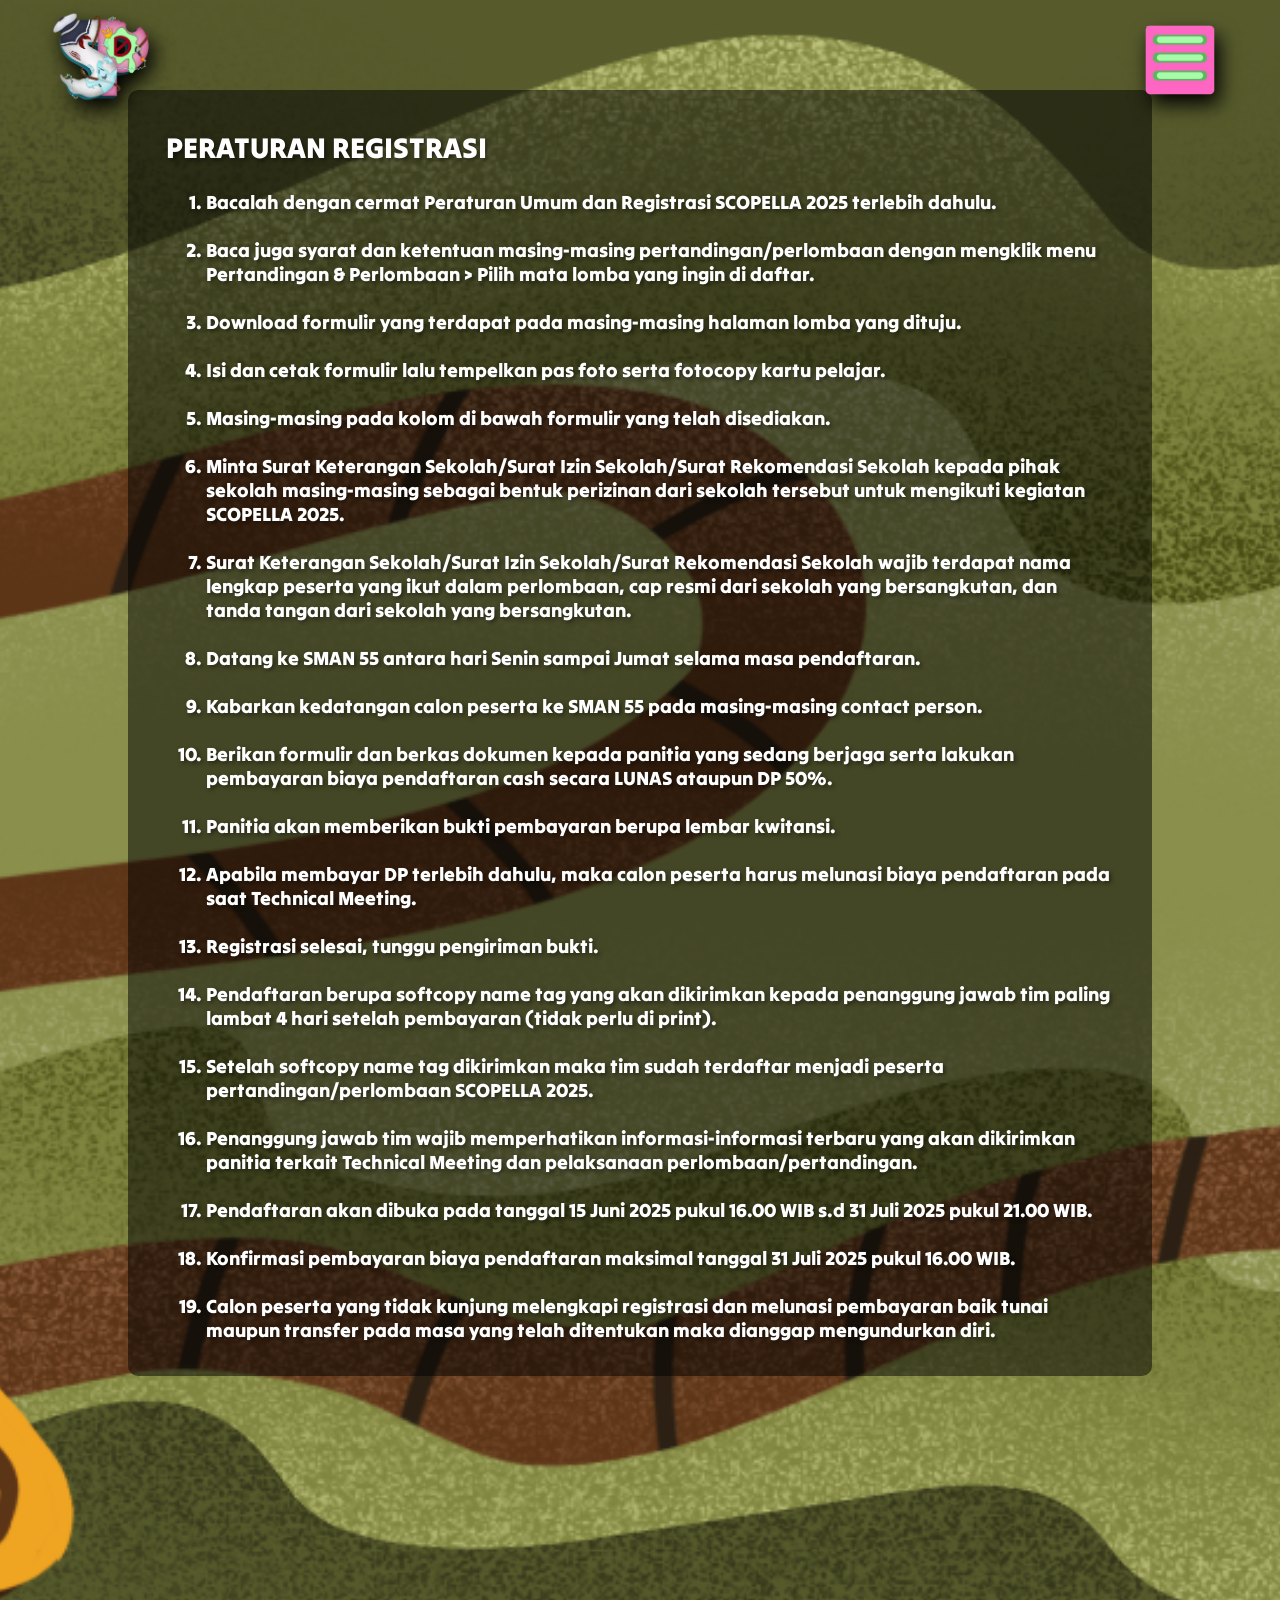
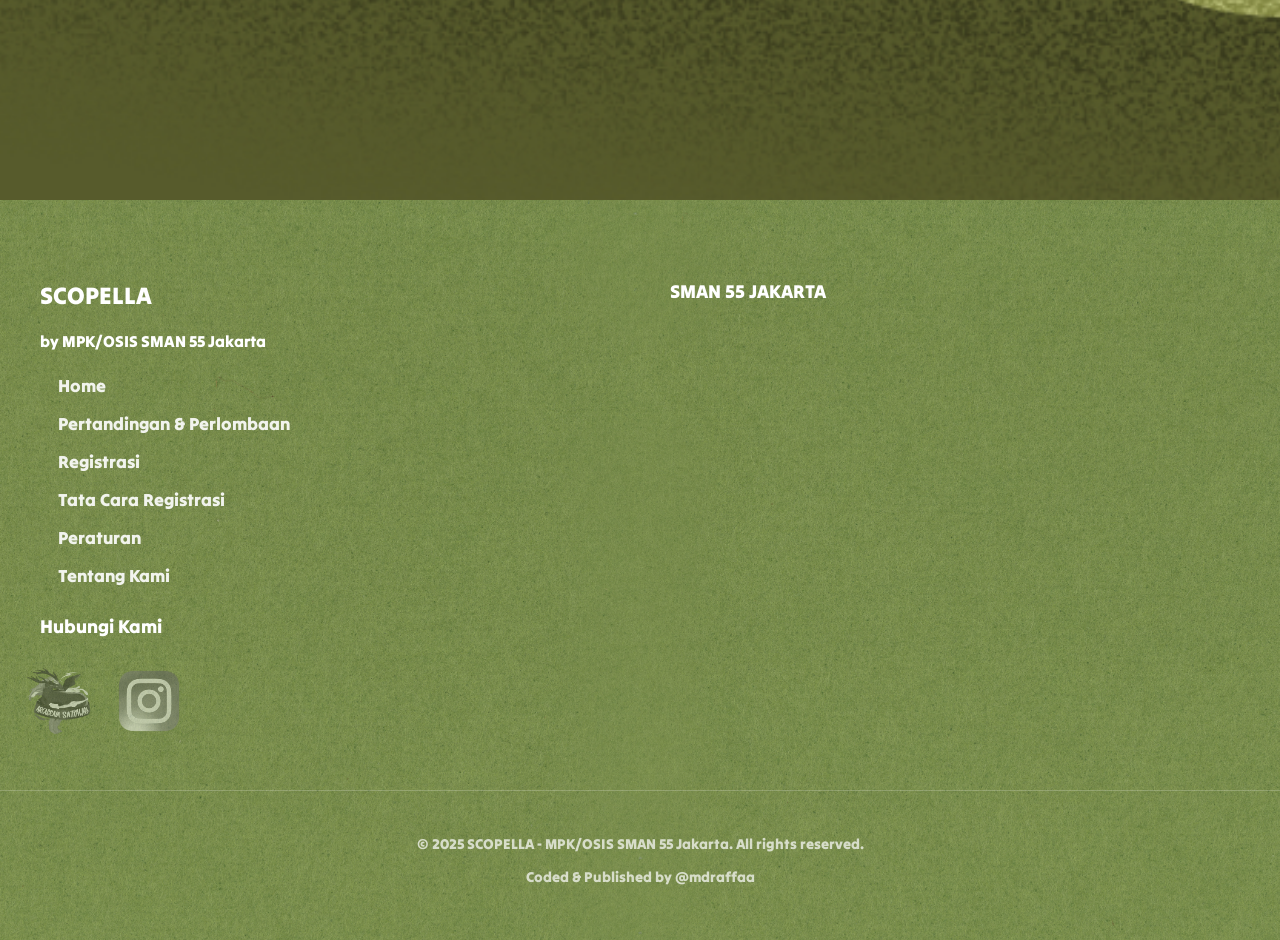
==== Website SCP SF 25/tatacara/pendaftaran-offline.html @ 1f7a027e "Add files via upload" ====
<!DOCTYPE html>
<html lang="en">
<head>
    <meta charset="UTF-8">
    <meta name="viewport" content="width=device-width, initial-scale=1.0">
    <title>SCOPELLA 2025</title>
    <link rel="icon" href="/background/SCP LOGO TRANS.png">
    <link rel="stylesheet" href="pendaftaran-online.css">
    <link rel="preconnect" href="https://fonts.googleapis.com">
    <link rel="preconnect" href="https://fonts.gstatic.com" crossorigin>
    <link href="https://fonts.googleapis.com/css2?family=Tilt+Warp&display=swap" rel="stylesheet">
</head>
<body>
    <div class="containeratas">
    <nav class="followingNav">
        <a class='jiangatas' href="/"><img src="bg/SCP LOGO TRANS.png"></a>
        <img class="jiang" src="bg/Untitled_design__5_-removebg-preview.png">
    </nav>
    </div>

    <div class="info-nav" id="infoNav">
        <a href="/../index.html#" class="info-button">Home</a>
        <a href="/../index.html#mataLomba" class="info-button">Pertandingan & Perlombaan</a>
        <a href="/../index.html#gelombangPend" class="info-button">Registrasi</a>
        <a href="/../tatacara/tatacara.html" class="info-button">Tata Cara Registrasi</a>
        <a href="/../peraturan/peraturan.html" class="info-button">Peraturan</a>
        <a href="/../tentangkami/tentang-kami.html" class="info-button">Tentang Kami</a>
        <img class="close" src="/../background/Untitled_design__2_-removebg-preview.png" alt="Close Menu" id="closeButton">
    </div>
    
    <section class="satuAja">
    <div class="semuanya">  
            <div class="SMAN55">
                <h1>PERATURAN REGISTRASI</h1>
                <ol type="1">
                    <li>Bacalah dengan cermat Peraturan Umum dan Registrasi SCOPELLA 2025 terlebih dahulu.</li><br>
                    <li>Baca juga syarat dan ketentuan masing-masing pertandingan/perlombaan dengan mengklik menu Pertandingan & Perlombaan > Pilih mata lomba yang ingin di daftar.</li><br>
                    <li>Download formulir yang terdapat pada masing-masing halaman lomba yang dituju.</li><br>
                    <li>Isi dan cetak formulir lalu tempelkan pas foto serta fotocopy kartu pelajar.</li><br>
                    <li>Masing-masing pada kolom di bawah formulir yang telah disediakan.</li><br>
                    <li>Minta Surat Keterangan Sekolah/Surat Izin Sekolah/Surat Rekomendasi Sekolah kepada pihak sekolah masing-masing sebagai bentuk perizinan dari sekolah tersebut untuk mengikuti kegiatan SCOPELLA 2025.</li><br>
                    <li>Surat Keterangan Sekolah/Surat Izin Sekolah/Surat Rekomendasi Sekolah wajib terdapat nama lengkap peserta yang ikut dalam perlombaan, cap resmi dari sekolah yang bersangkutan, dan tanda tangan dari sekolah yang bersangkutan.</li><br>
                    <li>Datang ke SMAN 55 antara hari Senin sampai Jumat selama masa pendaftaran.</li><br>
                    <li>Kabarkan kedatangan calon peserta ke SMAN 55 pada masing-masing contact person.</li><br>
                    <li>Berikan formulir dan berkas dokumen kepada panitia yang sedang berjaga serta lakukan pembayaran biaya pendaftaran cash secara LUNAS ataupun DP 50%.</li><br>
                    <li>Panitia akan memberikan bukti pembayaran berupa lembar kwitansi.</li><br>
                    <li>Apabila membayar DP terlebih dahulu, maka calon peserta harus melunasi biaya pendaftaran pada saat Technical Meeting.</li><br>
                    <li>Registrasi selesai, tunggu pengiriman bukti.</li><br>
                    <li>Pendaftaran berupa softcopy name tag yang akan dikirimkan kepada penanggung jawab tim paling lambat 4 hari setelah pembayaran (tidak perlu di print).</li><br>
                    <li>Setelah softcopy name tag dikirimkan maka tim sudah terdaftar menjadi peserta pertandingan/perlombaan SCOPELLA 2025.</li><br>
                    <li>Penanggung jawab tim wajib memperhatikan informasi-informasi terbaru yang akan dikirimkan panitia terkait Technical Meeting dan pelaksanaan perlombaan/pertandingan.</li><br>
                    <li>Pendaftaran akan dibuka pada tanggal 15 Juni 2025 pukul 16.00 WIB s.d 31 Juli 2025 pukul 21.00 WIB.</li><br>
                    <li>Konfirmasi pembayaran biaya pendaftaran maksimal tanggal 31 Juli 2025 pukul 16.00 WIB.</li><br>
                    <li>Calon peserta yang tidak kunjung melengkapi registrasi dan melunasi pembayaran baik tunai maupun transfer pada masa yang telah ditentukan maka dianggap mengundurkan diri.</li>
                </ol>
            </div>
    </section>

    <footer class="footer">
    <div class="footer-container">
        <div class="footer-left">
            <div class="footer-logo-section">
                <div class="footer-logo-text">
                    <h2 class="footer-logo-title">SCOPELLA</h2>
                    <p class="footer-logo-subtitle">by MPK/OSIS SMAN 55 Jakarta</p>
                </div>
            </div>

            <nav class="footer-nav">
                <a href="/../index.html#" class="info-button1">Home</a>
                <a href="/../index.html#mataLomba" class="info-button1">Pertandingan & Perlombaan</a>
                <a href="/../index.html#gelombangPend" class="info-button1">Registrasi</a>
                <a href="/../tatacara/tatacara.html" class="info-button1">Tata Cara Registrasi</a>
                <a href="/../peraturan/peraturan.html" class="info-button1">Peraturan</a>
                <a href="/../tentangkami/tentang-kami.html" class="info-button1">Tentang Kami</a>
            </nav>      
            
            <div class="footer-contact-section">
                <h3 class="footer-contact-title">Hubungi Kami</h3>
            </div>
            <div class="footer-social">
                <a href="https://www.instagram.com/mpkosis55/?hl=en" target="_blank" rel="noopener">
                <img class="ASR" src="bg/LOGO ASR TRANS.png" alt="ASR">
                </a>
                <a href="https://www.instagram.com/scopella_2025/" target="_blank" rel="noopener">
                <img class="IG" src="bg/Instagram-Logo.wine1.png" alt="IG">
                </a>
            </div>
        </div>
        
        <div class="footer-right">
            <div class="footer-school-info">
                <h3 class="footer-school-title">SMAN 55 JAKARTA</h3>
            </div>
            
            <div class="footer-map-container">
                <iframe 
                    class="footer-map-iframe"
                    src="https://www.google.com/maps/embed?pb=!1m18!1m12!1m3!1d3966.0632453718467!2d106.8365790749906!3d-6.25539859373309!2m3!1f0!2f0!3f0!3m2!1i1024!2i768!4f13.1!3m3!1m2!1s0x2e69f3caf8f1ad59%3A0x5f38465f6461df9d!2sSenior%20High%20School%20State%2055%20of%20Jakarta!5e0!3m2!1sen!2sid!4v1710622530062!5m2!1sen!2sid"
                    allowfullscreen=""
                    loading="lazy"
                    referrerpolicy="no-referrer-when-downgrade"
                    title="Lokasi SMAN 55 Jakarta">
                </iframe>
            </div>
        </div>
    </div>
    
    <div class="footer-bottom">
        <p>&copy; 2025 SCOPELLA - MPK/OSIS SMAN 55 Jakarta. All rights reserved.</p>
        <p>Coded & Published by @mdraffaa</p>
    <script src="tatacara.js"></script>
    </div>
---- Website SCP SF 25/tatacara/pendaftaran-online.css ----
body, html {
    font-family: 'Tilt Warp';
    margin: 0;
    padding: 0;
    scroll-behavior: smooth;
    overflow-x: hidden;
}

.followingNav {
    position: fixed;
    top: 20px;
    left: 0;
    height: 80px; 
    width: 100%;
    padding: 0 50px;
    background: none;
    filter: drop-shadow(5px 10px 10px rgb(0, 0, 0));
    z-index: 1000; 
    display: flex;
    justify-content: space-between;
    align-items: center;;
    box-sizing: border-box;
}

.info-nav {
    position: fixed;
    display: flex;
    flex-direction: column;
    top: 0;
    right: -100%;
    width: 100vw;
    max-width: 400px;
    height: 100%;
    background-color: #f8f1e5;
    color: navy;
    transition: right 0.5s ease, opacity 1s ease;
    box-shadow: -5px 0 10px rgba(0, 0, 0, 0.2);
    padding: 90px 20px 20px 20px;
    z-index: 1000;
    opacity: 0;
    gap: 1rem;
}

nav img {
    width: 100px;
    cursor: pointer;
}

.containeratas {
    display: flex;
    flex-direction: column;
    justify-content: center;
}


.info-nav.active {
    right: 0;
    opacity: 1;
}

.info-nav .close {
    position: absolute;
    top: 18px;
    right: 18px;
    width: 64px;
    height: 64px;
    margin-bottom: 0;
    cursor: pointer;
    filter: invert(1);
    z-index: 1001;
}

.info-nav .info-button {
    color: navy;
    text-decoration: none;
    padding: 12px 20px;
    font-size: 18px;
    background: none;
    border: none;
    box-shadow: none;
    margin: 0;
    border-radius: 12px;
    display: block;
    width: 100%;
    text-align: left;
    position: relative;
    overflow: hidden;
    transition: color 0.3s, background 0.3s;
}


.info-nav .info-button::after {
    content: "";
    display: block;
    position: absolute;
    left: 0; bottom: 0;
    width: 0;
    height: 3px;
    background: linear-gradient(90deg, #f39c12, #e67e22);
    transition: width 0.3s cubic-bezier(.4,2,.6,1);
    border-radius: 2px;
}

.info-nav .info-button:hover {
    color: #fff;
    background: linear-gradient(90deg, #f39c12 60%, #e67e22 100%);
    box-shadow: 0 4px 16px rgba(243, 156, 18, 0.15);
    border-radius: 18px;         
    padding-left: 28px;          
    padding-right: 28px;         
    transition: color 0.3s, background 0.3s, border-radius 0.3s, padding 0.3s;
}

.info-nav .info-button:hover::after {
    width: 100%;
}

.close {
    position: absolute;
    top: 10px;
    right: 0;
    width: 100px;
    cursor: pointer;
    z-index: 1000;
}

.nav-menu a {
    color: navy;
    text-decoration: none;
    padding: 10px 0;
    font-size: 18px;
}

.nav-menu a:hover {
    text-decoration: underline;
}


.satuAja {
    background: url(bg/IMG_5908.PNG);
    background-size: cover;
    min-height: 200vh;
    background-position: center;
    display: flex;
    flex-direction: column;
    align-items: center;
}

.semuanya {
    max-width: 80vw;

}



.SMAN55 {
    margin-top: 7vw;
    color: white;
    font-size: 1.2rem;
    text-shadow: 2px 2px 4px rgba(0, 0, 0, 0.5);
    background: rgba(0, 0, 0, 0.5);
    border-radius: 10px;
    padding: 0.8em 2em;
    margin-bottom: 2vw;
}

.SCOPELLA25 {
    margin-top: 1vw;
    color: white;
    font-size: 1.2rem;
    text-shadow: 2px 2px 4px rgba(0, 0, 0, 0.5);
    background: rgba(0, 0, 0, 0.5);
    border-radius: 10px;
    padding: 0.8em 2em;
}

.TEMASCP {
    margin-top: 1vw;
    background: #e9d8c3;
    border: #8d6748 6px solid;
    color: #4b2e19;
    border-radius: 12px;
    padding: 16px 24px;
    margin-bottom: 18px;
    text-align: center;
    font-size: 1.3rem;
}

.TEMASCP2 {
    background: #e9d8c3;
    border: #8d6748 6px solid;
    color: #4b2e19;
    border-radius: 12px;
    padding: 16px 24px;
    margin-bottom: 18px;
    text-align: center;
    font-size: 1.3rem;
}

.PenOl {
    margin-top: 1vw;
    color: #4b2e19;
    font-size: 1.6rem;
    text-shadow: 2px 2px 4px rgba(0, 0, 0, 0.5);
    border-radius: 10px;
    text-align: center;
    padding: 0.2vw 0;
}

.PenOff {
    margin-top: 1vw;
    color: #4b2e19;
    font-size: 1.6rem;
    text-shadow: 2px 2px 4px rgba(0, 0, 0, 0.5);
    border-radius: 10px;
    text-align: center;
    padding: 0.2vw 0;
}

.footer {
            background: url(bg/design-space-paper-textured-background.jpg) center/cover;
            padding: 60px 0 40px;
            color: white;
        }

        .footer-container {
            max-width: 1200px;
            margin: 0 auto;
            padding: 0 20px;
            display: grid;
            grid-template-columns: 1fr 1fr;
            gap: 60px;
            align-items: start;
        }

        .footer-left {
            display: flex;
            flex-direction: column;
        }

        .logo-section {
            display: flex;
            align-items: center;
            margin-bottom: 30px;
        }

        .logo {
            width: 80px;
            height: 80px;
            border-radius: 50%;
            display: flex;
            align-items: center;
            justify-content: center;
            font-size: 2rem;
            font-weight: bold;
            color: white;
            margin-right: 20px;
        }

        .logo-text {
            display: flex;
            flex-direction: column;
        }

        .logo-title {
            font-size: 2.5rem;
            font-weight: bold;
            color: white;
            text-shadow: 2px 2px 4px rgba(0, 0, 0, 0.3);
            margin-bottom: 5px;
        }

        .logo-subtitle {
            font-size: 1rem;
            color: rgba(255, 255, 255, 0.8);
            font-style: italic;
        }

.info-button1 {
    font-size: 1.1rem;
    color: rgba(255, 255, 255, 0.9);
    text-decoration: none;
    transition: all 0.3s ease; /* Transisi smooth untuk semua properti */
    padding: 8px 0;
    border-left: 3px solid transparent; /* Border transparan sebagai starting point */
    padding-left: 15px;
    display: block; /* Atau inline-block tergantung layout */
}

.info-button1:hover {
    color: #ffeb3b; /* Warna kuning saat hover */
    border-left-color: #ffeb3b; /* Border kiri berubah kuning */
    padding-left: 20px; /* Geser ke kanan 5px */
    text-shadow: 0 0 10px rgba(255, 235, 59, 0.3); /* Glow effect */
}

/* Alternative Hover Effect - Bottom Border Style */
.info-button1-alt {
    font-size: 1.1rem;
    color: rgba(255, 255, 255, 0.9);
    text-decoration: none;
    transition: all 0.3s ease;
    padding: 8px 15px;
    border-bottom: 2px solid transparent;
    position: relative;
}

.info-button1-alt:hover {
    color: #fa00c4;
    border-bottom-color: #fa00c4;
    transform: translateY(-2px); /* Naik sedikit */
}

/* Hover Effect dengan Background Slide */
.info-button1-slide {
    font-size: 1.1rem;
    color: rgba(255, 255, 255, 0.9);
    text-decoration: none;
    padding: 12px 20px;
    position: relative;
    overflow: hidden;
    transition: color 0.3s ease;
    border-radius: 5px;
}

.info-button1-slide::before {
    content: '';
    position: absolute;
    top: 0;
    left: -100%;
    width: 100%;
    height: 100%;
    background: linear-gradient(90deg, transparent, rgba(255, 235, 59, 0.1), transparent);
    transition: left 0.5s;
}

.info-button1-slide:hover::before {
    left: 100%; /* Slide dari kiri ke kanan */
}

.info-button1-slide:hover {
    color: #ffeb3b;
    background: rgba(255, 235, 59, 0.1);
}

/* Hover Effect dengan Scale dan Glow */
.info-button1-scale {
    font-size: 1.1rem;
    color: rgba(255, 255, 255, 0.9);
    text-decoration: none;
    padding: 10px 15px;
    transition: all 0.3s ease;
    border-radius: 8px;
}

.info-button1-scale:hover {
    color: #ffeb3b;
    transform: scale(1.05); /* Perbesar 5% */
    background: rgba(255, 235, 59, 0.1);
    box-shadow: 0 5px 15px rgba(255, 235, 59, 0.2);
}

/* Hover Effect dengan Underline Animation */
.info-button1-underline {
    font-size: 1.1rem;
    color: rgba(255, 255, 255, 0.9);
    text-decoration: none;
    padding: 8px 0;
    position: relative;
    transition: color 0.3s ease;
}

.info-button1-underline::after {
    content: '';
    position: absolute;
    width: 0;
    height: 2px;
    bottom: 0;
    left: 0;
    background-color: #ffeb3b;
    transition: width 0.3s ease;
}

.info-button1-underline:hover {
    color: #ffeb3b;
}

.info-button1-underline:hover::after {
    width: 100%; /* Underline mengembang dari 0 ke 100% */
}

/* Mobile Responsive Adjustments */
@media (max-width: 768px) {


    .info-button1 {
        border-left: none;
        border-bottom: 2px solid transparent;
        padding-left: 0;
        padding-bottom: 10px;
        text-align: center;
    }

    .info-button1:hover {
        border-left: none;
        border-bottom-color: #ffeb3b;
        padding-left: 0;
        transform: translateY(-2px);
    }
}

/* Logo Hover Effect */
.logo {
    transition: transform 0.6s ease;
}

.footer-left:hover .logo {
    transform: rotate(360deg);
}


.map-container {
    transition: all 0.3s ease;
}

.map-container:hover {
    transform: translateY(-5px);
    box-shadow: 0 20px 45px rgba(0, 0, 0, 0.4);
}

.map-iframe {
    filter: brightness(0.9) contrast(1.1);
    transition: filter 0.3s ease;
}

.map-container:hover .map-iframe {
    filter: brightness(1) contrast(1.2);
}

        .contact-section {
            margin-top: 40px;
        }

        .contact-title {
            font-size: 1.8rem;
            font-weight: bold;
            color: white;
            margin-bottom: 20px;
            text-shadow: 2px 2px 4px rgba(0, 0, 0, 0.3);
        }

        .footer-right {
            display: flex;
            flex-direction: column;
        }

        .school-info {
            margin-bottom: 30px;
        }

        .school-title {
            font-size: 1.8rem;
            font-weight: bold;
            color: white;
            margin-bottom: 10px;
            text-shadow: 2px 2px 4px rgba(0, 0, 0, 0.3);
        }

        .map-container {
            width: 100%;
            height: 350px;
            border-radius: 15px;
            overflow: hidden;
            box-shadow: 0 15px 35px rgba(0, 0, 0, 0.3);
            border: 3px solid rgba(255, 255, 255, 0.1);
            transition: all 0.3s ease;
        }

        .map-container:hover {
            transform: translateY(-5px);
            box-shadow: 0 20px 45px rgba(0, 0, 0, 0.4);
        }

        .footer-map-iframe {
            width: 100%;
            height: 350px;
            border: none;
            border-radius: 15px;
            transition: all 0.3s ease;
        }

        .map-iframe {
            width: 100%;
            height: 100%;
            border: none;
            filter: brightness(0.9) contrast(1.1);
            transition: filter 0.3s ease;
        }

        .map-container:hover .map-iframe {
            filter: brightness(1) contrast(1.2);
        }

        .footer-bottom {
            margin-top: 40px;
            padding-top: 30px;
            border-top: 1px solid rgba(255, 255, 255, 0.2);
            text-align: center;
            color: rgba(255, 255, 255, 0.7);
            font-size: 0.9rem;
        }

        .footer-social {
            display: flex;
            margin-left: -2vw;
            
        }

        .ASR {
            width: 7vw;
            
        }

        .IG {
            width: 7vw;
        }

        .ASR, .IG {
        filter: grayscale(1) brightness(1.2) contrast(1.1) ;
        opacity: 0.5;
        transition: filter 0.3s, opacity 0.3s;
        cursor: pointer;
        }

        .ASR:hover, .IG:hover {
        filter: none;
        opacity: 1;
        }

@media screen and (max-width: 768px) {

    .satuAja {
        min-height: 190vh;
    }

    .palangAtas {
        margin-top: 12vh;
    }

    .palangAtas, .TEMASCP {
        font-size: 1rem;
    }

    .SMAN55, .SCOPELLA25, .TEMASCP2 {
        font-size: 1rem;
    }

    .followingNav {
        padding: 0 20px;;
    }

    .followingNav img {
        width: 20vw;
    }

    .info-nav {
        width: 55vw;
        max-width: none;
        padding: 60px 20px 20px 20px;
    }

    .info-nav .close {
        top: 10px;
        right: 10px;
    }

    .info-nav .info-button {
        font-size: 16px;
        padding: 10px 15px;
    }

    .ASR, .IG {
        width: 15vw;
    }

    .TEMASCP {
        margin-top: 3vw;
    }

    .SMAN55 {
        margin-top: 26vw;
        margin-bottom: 3vw;
    }
}
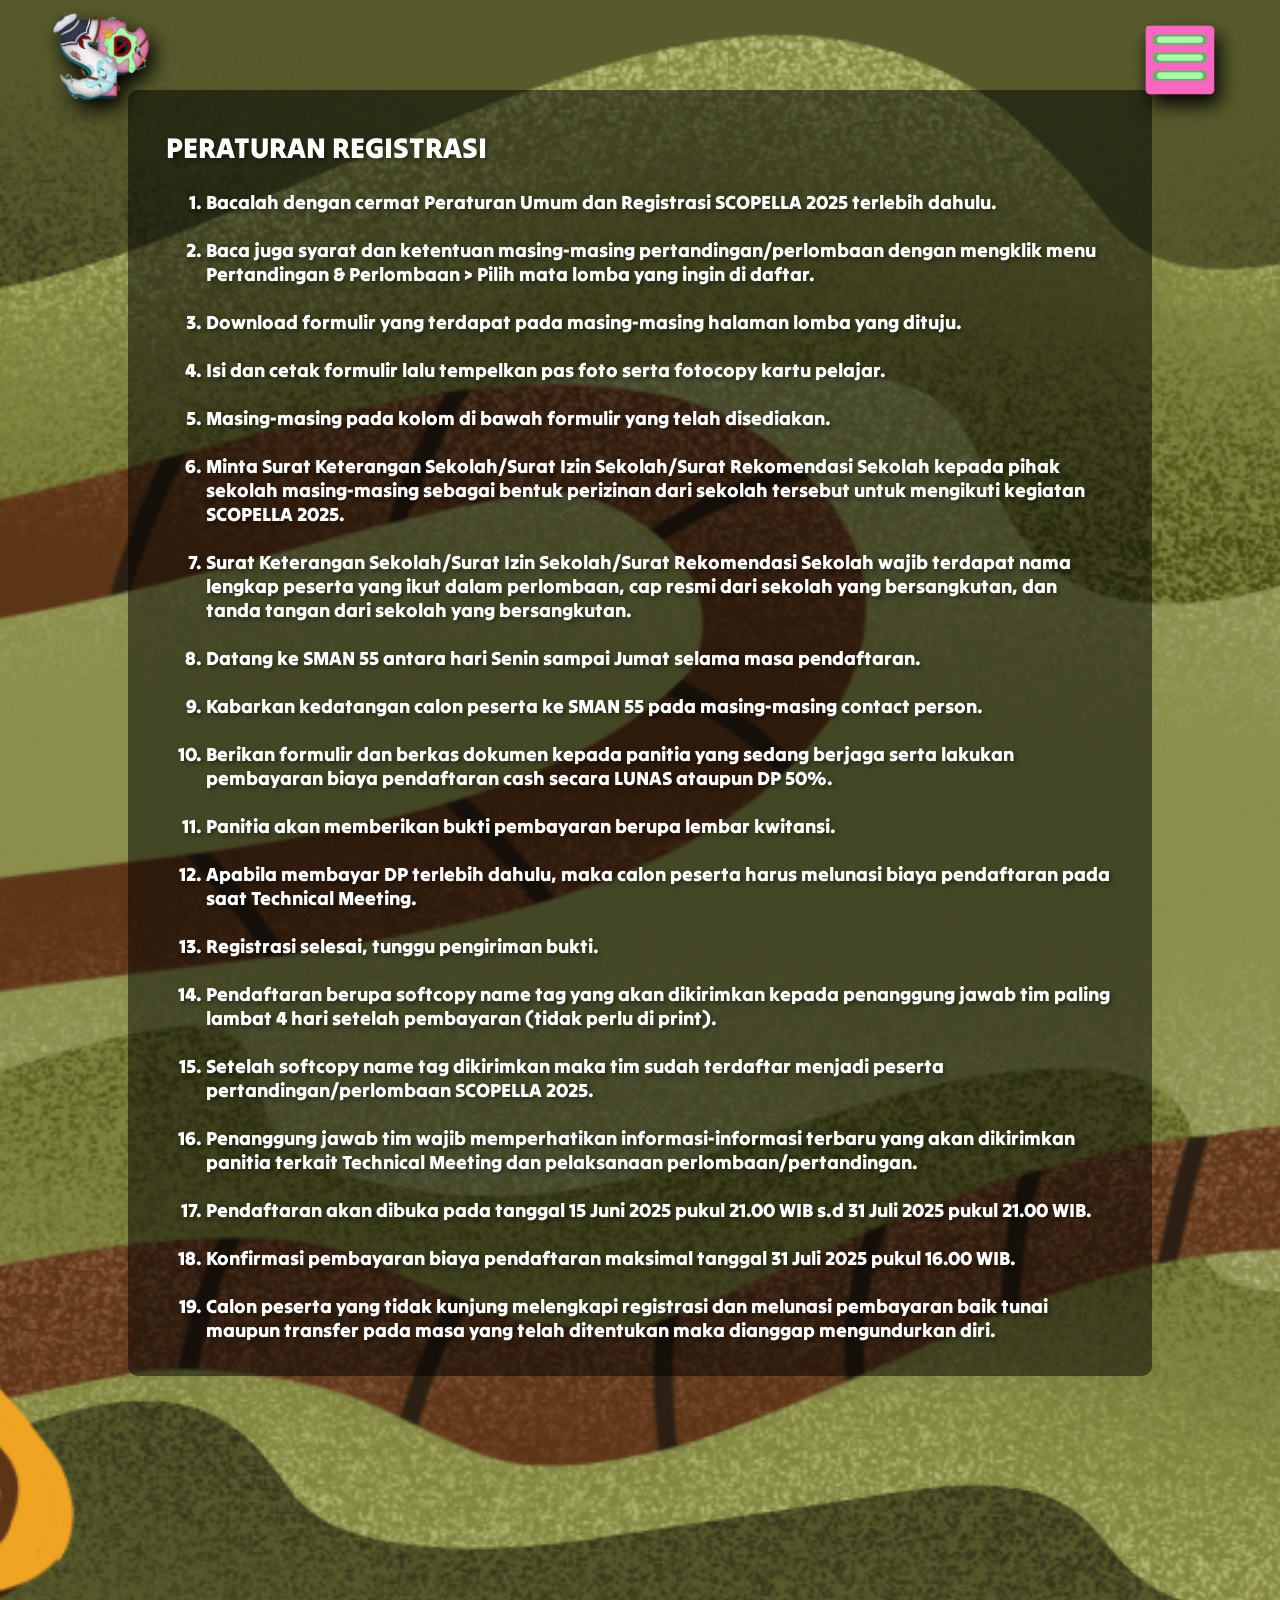
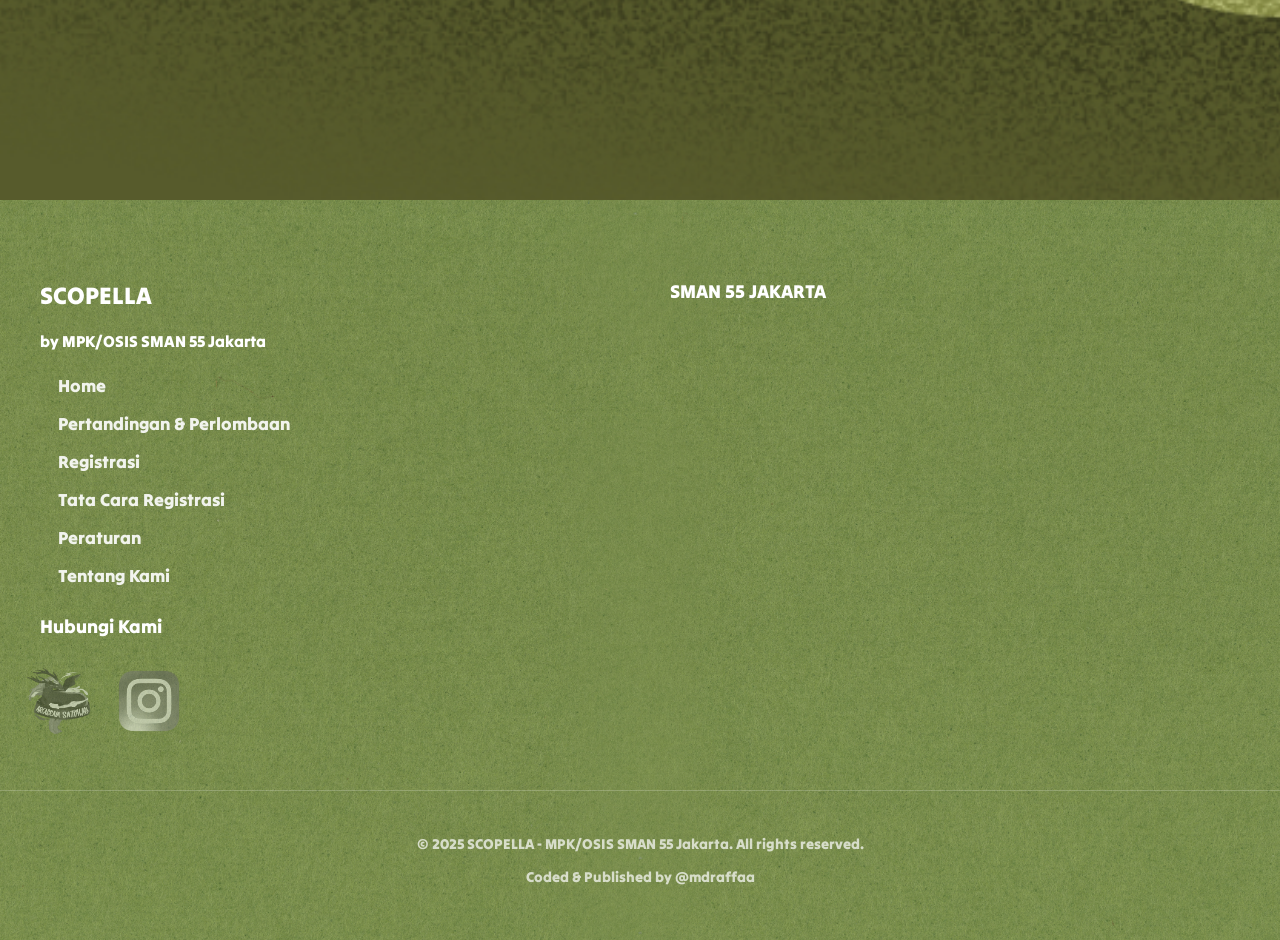
==== commit e945ef88: "pendaftaran-offline.html" ====
--- a/Website SCP SF 25/tatacara/pendaftaran-offline.html
+++ b/Website SCP SF 25/tatacara/pendaftaran-offline.html
@@ -49,7 +49,7 @@
                     <li>Pendaftaran berupa softcopy name tag yang akan dikirimkan kepada penanggung jawab tim paling lambat 4 hari setelah pembayaran (tidak perlu di print).</li><br>
                     <li>Setelah softcopy name tag dikirimkan maka tim sudah terdaftar menjadi peserta pertandingan/perlombaan SCOPELLA 2025.</li><br>
                     <li>Penanggung jawab tim wajib memperhatikan informasi-informasi terbaru yang akan dikirimkan panitia terkait Technical Meeting dan pelaksanaan perlombaan/pertandingan.</li><br>
-                    <li>Pendaftaran akan dibuka pada tanggal 15 Juni 2025 pukul 16.00 WIB s.d 31 Juli 2025 pukul 21.00 WIB.</li><br>
+                    <li>Pendaftaran akan dibuka pada tanggal 15 Juni 2025 pukul 21.00 WIB s.d 31 Juli 2025 pukul 21.00 WIB.</li><br>
                     <li>Konfirmasi pembayaran biaya pendaftaran maksimal tanggal 31 Juli 2025 pukul 16.00 WIB.</li><br>
                     <li>Calon peserta yang tidak kunjung melengkapi registrasi dan melunasi pembayaran baik tunai maupun transfer pada masa yang telah ditentukan maka dianggap mengundurkan diri.</li>
                 </ol>
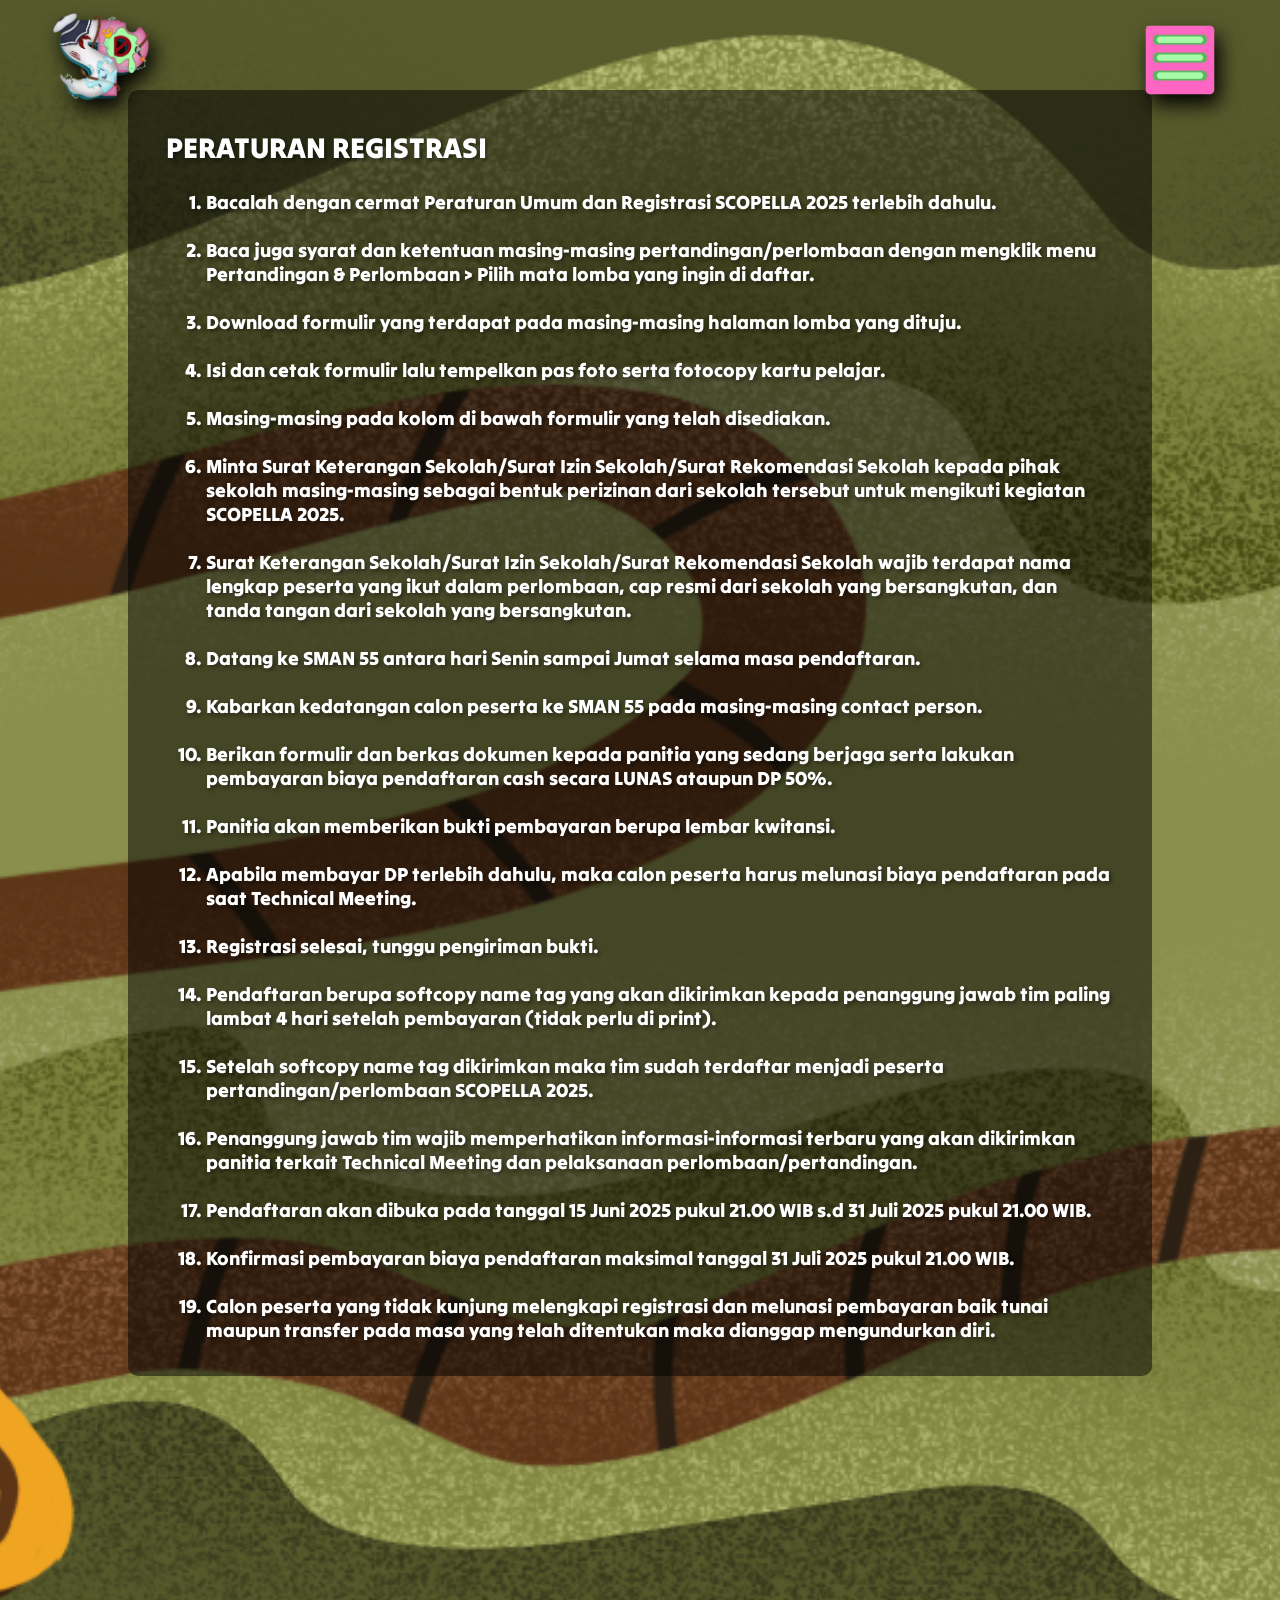
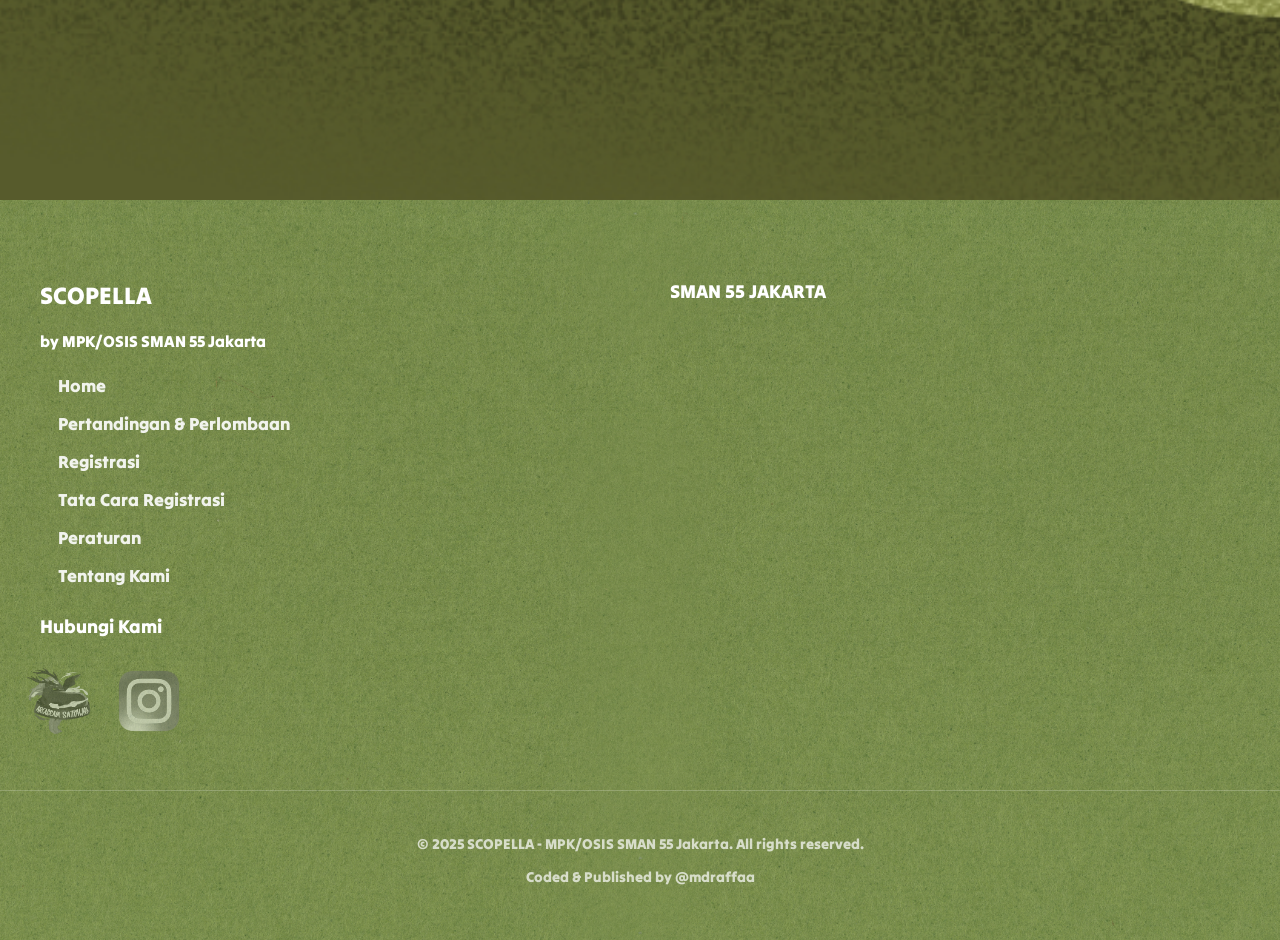
==== commit 82173dbc: "pendaftaran-offline.html" ====
--- a/Website SCP SF 25/tatacara/pendaftaran-offline.html
+++ b/Website SCP SF 25/tatacara/pendaftaran-offline.html
@@ -50,7 +50,7 @@
                     <li>Setelah softcopy name tag dikirimkan maka tim sudah terdaftar menjadi peserta pertandingan/perlombaan SCOPELLA 2025.</li><br>
                     <li>Penanggung jawab tim wajib memperhatikan informasi-informasi terbaru yang akan dikirimkan panitia terkait Technical Meeting dan pelaksanaan perlombaan/pertandingan.</li><br>
                     <li>Pendaftaran akan dibuka pada tanggal 15 Juni 2025 pukul 21.00 WIB s.d 31 Juli 2025 pukul 21.00 WIB.</li><br>
-                    <li>Konfirmasi pembayaran biaya pendaftaran maksimal tanggal 31 Juli 2025 pukul 16.00 WIB.</li><br>
+                    <li>Konfirmasi pembayaran biaya pendaftaran maksimal tanggal 31 Juli 2025 pukul 21.00 WIB.</li><br>
                     <li>Calon peserta yang tidak kunjung melengkapi registrasi dan melunasi pembayaran baik tunai maupun transfer pada masa yang telah ditentukan maka dianggap mengundurkan diri.</li>
                 </ol>
             </div>
